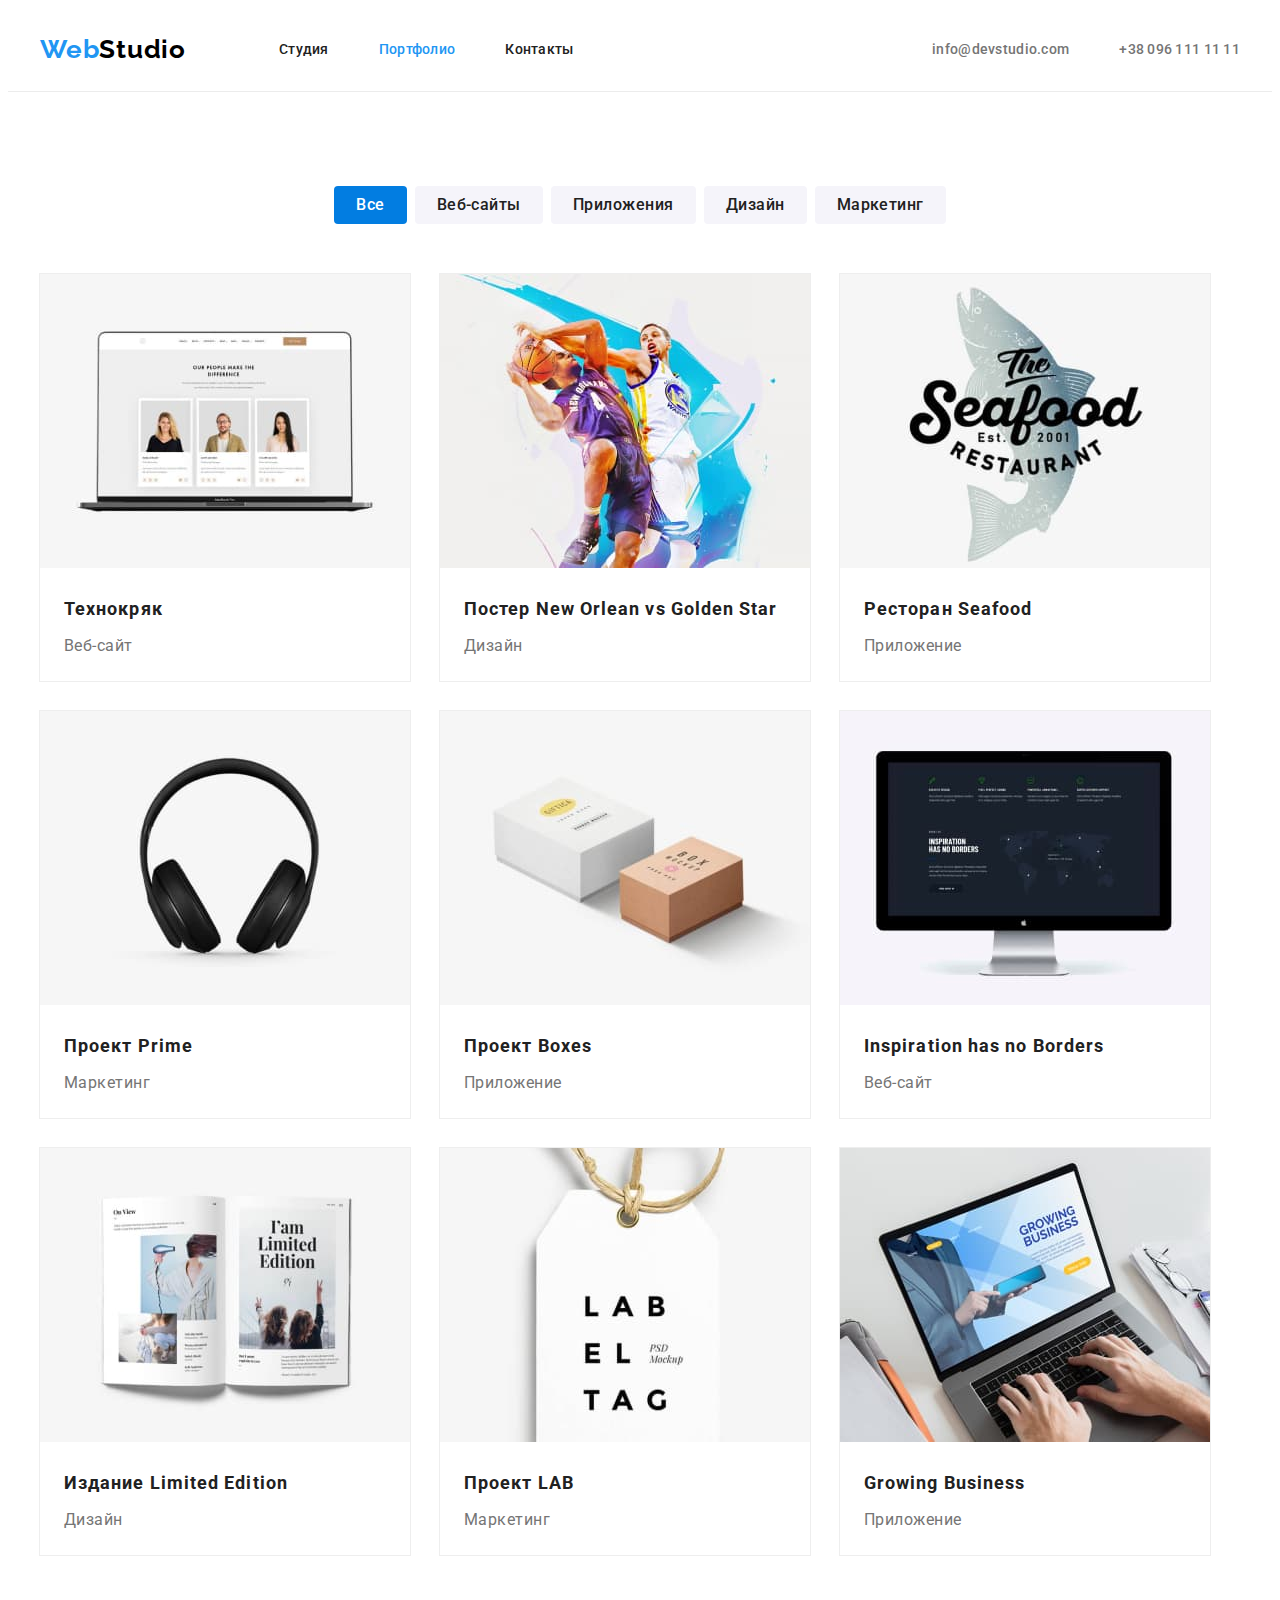
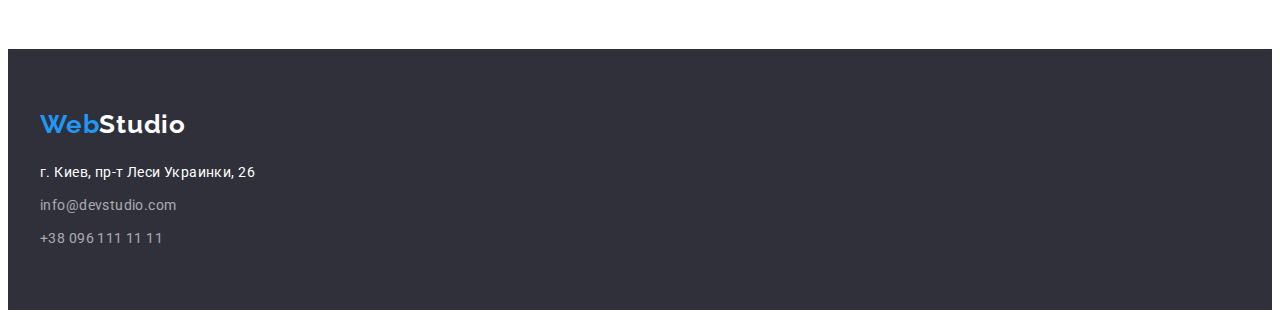
==== portfolio.html @ 7fd4f975 "Initial commit" ====
<!DOCTYPE html>
<html lang="ru">
  <head>
    <meta charset="UTF-8" />
    <meta http-equiv="X-UA-Compatible" content="IE=edge" />
    <meta name="viewport" content="width=device-width, initial-scale=1.0" />
    <title>Портфолио</title>

    <!-- Fonts -->
    <link rel="preconnect" href="https://fonts.googleapis.com" />
    <link rel="preconnect" href="https://fonts.gstatic.com" crossorigin />
    <link
      href="https://fonts.googleapis.com/css2?family=Raleway:wght@700&family=Roboto:wght@400;500;700;900&display=swap"
      rel="stylesheet"
    />

    <!-- Normalize -->
    <link
      rel="stylesheet"
      href="https://cdnjs.cloudflare.com/ajax/libs/modern-normalize/1.1.0/modern-normalize.min.css"
      integrity="sha512-wpPYUAdjBVSE4KJnH1VR1HeZfpl1ub8YT/NKx4PuQ5NmX2tKuGu6U/JRp5y+Y8XG2tV+wKQpNHVUX03MfMFn9Q=="
      crossorigin="anonymous"
      referrerpolicy="no-referrer"
    />

    <link rel="stylesheet" href="./CSS/style.css" />
  </head>
  <body>
    <header class="header">
      <div class="header-container container">
        <a href="" class="logo link"
          ><span class="logo-accent">Web</span><span class="logo-dark">Studio</span></a
        >
        <nav class="header-nav">
          <ul class="header-nav-list list">
            <li>
              <a class="header-link link" href="index.html">Студия</a>
            </li>
            <li class="header-nav-item">
              <a class="header-link-current link" href="portfolio.html">Портфолио</a>
            </li>
            <li class="header-nav-item">
              <a class="header-link link" href="">Контакты</a>
            </li>
          </ul>
        </nav>
        <ul class="header-addr list">
          <li>
            <a href="mailto:info@devstudio.com" class="header-addr-link header-link link"
              >info@devstudio.com</a
            >
          </li>
          <li>
            <a href="tel:+380961111111" class="header-addr-link header-link link"
              >+38 096 111 11 11</a
            >
          </li>
        </ul>
      </div>
    </header>
    <main>
      <section class="portf">
        <div class="container">
          <!-- Filters -->
          <ul class="filter-list list">
            <li>
              <button type="button" class="filter-btn-current filter-btn">Все</button>
            </li>
            <li>
              <button type="button" class="filter-btn">Веб-сайты</button>
            </li>
            <li>
              <button type="button" class="filter-btn">Приложения</button>
            </li>
            <li>
              <button type="button" class="filter-btn">Дизайн</button>
            </li>
            <li>
              <button type="button" class="filter-btn">Маркетинг</button>
            </li>
          </ul>
          <!-- Portfolio -->
          <ul class="portf-list list">
            <li class="portf-item">
              <a href="" class="portf-link link">
                <img src="images/technokriak.jpeg" alt="Технокряк" width="370" />
                <div class="portf-subitem">
                  <h3 class="portf-subitem-head">Технокряк</h3>
                  <p class="portf-subitem-txt">Веб-сайт</p>
                </div>
              </a>
            </li>
            <li class="portf-item">
              <a href="" class="portfolio-link link">
                <img src="images/poster.jpeg" alt="Постер New Orlean vs Golden Star" width="370" />
                <div class="portf-subitem">
                  <h3 class="portf-subitem-head">Постер New Orlean vs Golden Star</h3>
                  <p class="portf-subitem-txt">Дизайн</p>
                </div>
              </a>
            </li>
            <li class="portf-item">
              <a href="" class="portfolio-link link">
                <img src="images/seafood.jpeg" alt="Ресторан Seafood" width="370" />
                <div class="portf-subitem">
                  <h3 class="portf-subitem-head">Ресторан Seafood</h3>
                  <p class="portf-subitem-txt">Приложение</p>
                </div>
              </a>
            </li>
            <li class="portf-item">
              <a href="" class="portfolio-link link">
                <img src="images/prime.jpeg" alt="Проект Prime" width="370" />
                <div class="portf-subitem">
                  <h3 class="portf-subitem-head">Проект Prime</h3>
                  <p class="portf-subitem-txt">Маркетинг</p>
                </div>
              </a>
            </li>
            <li class="portf-item">
              <a href="" class="portfolio-link link">
                <img src="images/boxes.jpeg" alt="Проект Boxes" width="370" />
                <div class="portf-subitem">
                  <h3 class="portf-subitem-head">Проект Boxes</h3>
                  <p class="portf-subitem-txt">Приложение</p>
                </div>
              </a>
            </li>
            <li class="portf-item">
              <a href="" class="portfolio-link link">
                <img
                  src="images/inspiration-has-no-borders.jpeg"
                  alt="Inspiration has no Borders"
                  width="370"
                />
                <div class="portf-subitem">
                  <h3 class="portf-subitem-head">Inspiration has no Borders</h3>
                  <p class="portf-subitem-txt">Веб-сайт</p>
                </div>
              </a>
            </li>
            <li class="portf-item">
              <a href="" class="portfolio-link link">
                <img src="images/limited-edition.jpeg" alt="Издание Limited Edition" width="370" />
                <div class="portf-subitem">
                  <h3 class="portf-subitem-head">Издание Limited Edition</h3>
                  <p class="portf-subitem-txt">Дизайн</p>
                </div>
              </a>
            </li>
            <li class="portf-item">
              <a href="" class="portfolio-link link">
                <img src="images/lab.jpeg" alt="Проект LAB" width="370" />
                <div class="portf-subitem">
                  <h3 class="portf-subitem-head">Проект LAB</h3>
                  <p class="portf-subitem-txt">Маркетинг</p>
                </div>
              </a>
            </li>
            <li class="portf-item">
              <a href="" class="portfolio-link link">
                <img src="images/growing-business.jpeg" alt="Growing Business" width="370" />
                <div class="portf-subitem">
                  <h3 class="portf-subitem-head">Growing Business</h3>
                  <p class="portf-subitem-txt">Приложение</p>
                </div>
              </a>
            </li>
          </ul>
        </div>
      </section>
    </main>
    <!-- Footer -->
    <footer class="foot">
      <div class="container">
        <a href="" class="logo link"
          ><span class="logo-accent">Web</span><span class="logo-light">Studio</span></a
        >
        <address class="addr-cont">
          <ul class="foot-addr-list list">
            <li class="foot-addr-txt">г. Киев, пр-т Леси Украинки, 26</li>
            <li>
              <a href="mailto:info@devstudio.com" class="footer-link foot-addr-txt link"
                >info@devstudio.com</a
              >
            </li>
            <li>
              <a href="tel:+380961111111" class="footer-link foot-addr-txt link"
                >+38 096 111 11 11</a
              >
            </li>
          </ul>
        </address>
      </div>
    </footer>
  </body>
</html>
---- CSS/style.css ----
:root {
  /*-- Аonts --*/

  --main-font: 'Roboto', sans-serif;
  --secondary-font: 'Ralewey', sans-serif;


  /*-- Сolors --*/

  --col-212121: rgb(33, 33, 33);
  --col-ffffff: rgb(255, 255, 255);
  --col-ffffff60: rgba(255, 255, 255, 0.6);
  --col-757575: rgb(117, 117, 117);
  --col-eeeeee: rgb(238, 238, 238);
  --col-accent: rgb(33, 150, 243);
  --col-f5f4fa: rgb(245, 244, 250);
  --col-000000: rgb(0, 0, 0);
  --col-2f303a: rgb(47, 48, 58);
  --col-ececec: rgb(236, 236, 236);
  --col-hover: rgb(2, 125, 225);
}

/*-- Base styles --*/

body {
  font-family: var(--main-font);
  font-style: normal;
  font-weight: 400;
  font-size: 14px;
  color: var(--col-212121);
}

.container {
   width: 1200px; 
   padding-left: 15px;
   padding-right: 15px;
   margin-left: auto;
   margin-right: auto;

   /* outline: 2px solid red;
   outline-offset: -2px; */
}


/*-- Reset --*/
h1, h2, h3, h4, h5, h6, p {
  margin: 0;
}

.link {
  text-decoration: none;
}

.list {
  list-style: none;
  padding: 0;
  margin: 0;
}


/*-- Header --*/
.header {
  border-bottom: 1px solid var(--col-ececec);
}

.header-container {
  display: flex;
  align-items: center;
}

.logo {
  font-family: Raleway;
  font-size: 26px;
  font-weight: 700;
  line-height: calc(31 /26);
  letter-spacing: 0.03em;
  margin-right: 93px;
}

.logo-accent {
  color: var(--col-accent);
}

.logo-dark {
  color: var(--col-000000);
}

.header-nav {
  margin-right: auto;
}

.header-nav-list {
  display: flex;
  gap: 50px;
}

.header-link {
  font-weight: 500;
  line-height: calc(16 / 12);
  letter-spacing: 0.02em;
  color: var(--col-212121);
  display: inline-block;
  padding-top: 32px;
  padding-bottom: 32px;
}

.header-link-current {
  font-weight: 500;
  line-height: calc(16 / 12);
  letter-spacing: 0.02em;
  color: var(--col-accent);
  display: inline-block;
  padding-top: 32px;
  padding-bottom: 32px;
}

.header-link:hover,
.header-link:focus {
  color: var(--col-accent);
}

.header-addr {
  display: flex;
  gap: 50px;
}

.header-addr-link {
  color: var(--col-757575);
}

/*-- Filters --*/
.filter-list {
  display: flex;
  gap: 8px;
  justify-content: center;
  margin-bottom: 50px;
}

.filter-btn {
  font-family: inherit;
  font-size: 16px;
  font-weight: 500;
  line-height: calc(26 / 16);
  letter-spacing: 0.03em;
  text-align: center;
  cursor: pointer;
  background-color: var(--col-f5f4fa);
  color: var(--col-212121);
  border-radius: 4px;
  border: 0;
  padding: 6px 22px;
}

.filter-btn:hover,
.filter-btn:focus {
  background-color: var(--col-hover);
  color: var(--col-ffffff);
}

.filter-btn-current {
    background-color: var(--col-hover);
    color: var(--col-ffffff);
}


/*-- Footer --*/

.foot {
  background-color: var(--col-2f303a);
  padding: 60px 0 60px;
}

.logo-light {
  color: var(--col-ffffff);
}

.addr-cont {
  padding-top: 20px;
  padding-left: 0;
}

.foot-addr-list {
  display: flex;
  flex-direction: column;
  gap: 9px;
}

.foot-addr-txt {
  color: var(--col-ffffff);
  font-size: 14px;
  font-style: normal;
  font-weight: 400;
  line-height: calc(24 / 14);
  letter-spacing: 0.03em;
}

.footer-link {
  color: var(--col-ffffff60);
}

.footer-link:hover,
.footer-link:focus {
  color: var(--col-accent);
}


/*-- Portfolio --*/

.portf {
  padding-top: 94px;
  padding-bottom: 94px;
}

.portf-list{
  display: flex;
  flex-wrap: wrap;
  gap: 30px;
}

.portf-item {
  background-color: var(--col-ffffff);
  outline: 1px solid var(--col-eeeeee);
}

.portf-subitem {
  padding: 20px 24px;
}

.portf-subitem-head {
  font-size: 18px;
  font-weight: 700;
  line-height: calc(36 /18);
  letter-spacing: 0.06em;
  margin-bottom: 4px;
  color: var(--col-212121);
}

.portf-subitem-txt {
  font-size: 16px;
  font-weight: 400;
  line-height: calc(30 / 16);
  letter-spacing: 0.03em;
  color: var(--col-757575);
}

.portf-link:visited {
  color: var(--col-212121);
}


/*-- Main message --*/

.main-mes {
  background-color: var(--col-2f303a);
  padding: 200px 0 200px;
}

.main-mes-cont {
  display: flex;
  flex-direction: column;
  align-items: center;
  justify-content: center;
  gap: 30px;
}

.main-mes-txt {
  font-size: 44px;
  font-weight: 900;
  line-height: calc(60 / 44);
  letter-spacing: 0.06em;
  text-align: center;
  text-transform: uppercase;
  color: var(--col-ffffff);
}

.main-mes-btn {
  font-family: inherit;
  font-size: 16px;
  font-weight: 700;
  line-height: calc(30 / 16);
  letter-spacing: 0.06em;
  text-align: center;
  cursor: pointer;
  background-color: var(--col-accent);
  color: var(--col-ffffff);
  min-width: 200px;
  min-height: 50px;
  box-shadow: 0px 4px 4px rgba(0, 0, 0, 0.15);
  border-radius: 4px;
  border: 0;
}


/*-- Features --*/

.feat {
  padding: 94px 0 94px;
}

.feat-list {
  display: flex;
  gap: 30px;
}

.feat-item {
  min-width: 270px;
}

.feat-head-txt {
  font-size: 14px;
  font-weight: 700;
  line-height: calc(16 / 14);
  letter-spacing: 0.03em;
  text-transform: uppercase;
  color: var(--col-212121);
  margin-bottom: 10px;
}

.feat-txt {
  font-size: 14px;
  font-weight: 400;
  line-height: calc(24 / 14);
  letter-spacing: 0.03em;
  color: var(--col-757575);
}


/*-- What we do --*/

.whwedo {
  padding: 0 0 94px;
}

.whwedo-head-txt {
  font-size: 36px;
  font-weight: 700;
  line-height: calc(42 / 36);
  letter-spacing: 0.03em;
  text-align: center;
  color: var(--col-212121);
  margin-bottom: 50px;
}

.whwedo-list {
  display: flex;
  gap: 30px;
}


/*-- Our team --*/

.ourt {
  background-color: var(--col-f5f4fa);
  line-height: calc(19 / 16);
  letter-spacing: 0.03em;
  text-align: center;
  padding: 94px 0 94px;
}

.ourt-list {
  display: flex;
  gap: 30px;
}

.ourt-item {
  background-color: var(--col-ffffff);
  border-radius: 0 0 4px 4px;
  box-shadow: 0px 2px 1px 0px #00000033;
  box-shadow: 0px 1px 1px 0px #00000024;
  box-shadow: 0px 1px 3px 0px #0000001F;
}

.ourt-subitem {
  display: flex;
  flex-direction: column;
  gap: 10px;
  padding-top: 30px;
  padding-bottom: 30px;
}

.ourt-head-txt {
  font-size: 16px;
  font-weight: 500;
  color: var(--col-212121);
}

.ourt-txt {
  font-size: 16px;
  font-weight: 400;
  color: var(--col-757575);
}
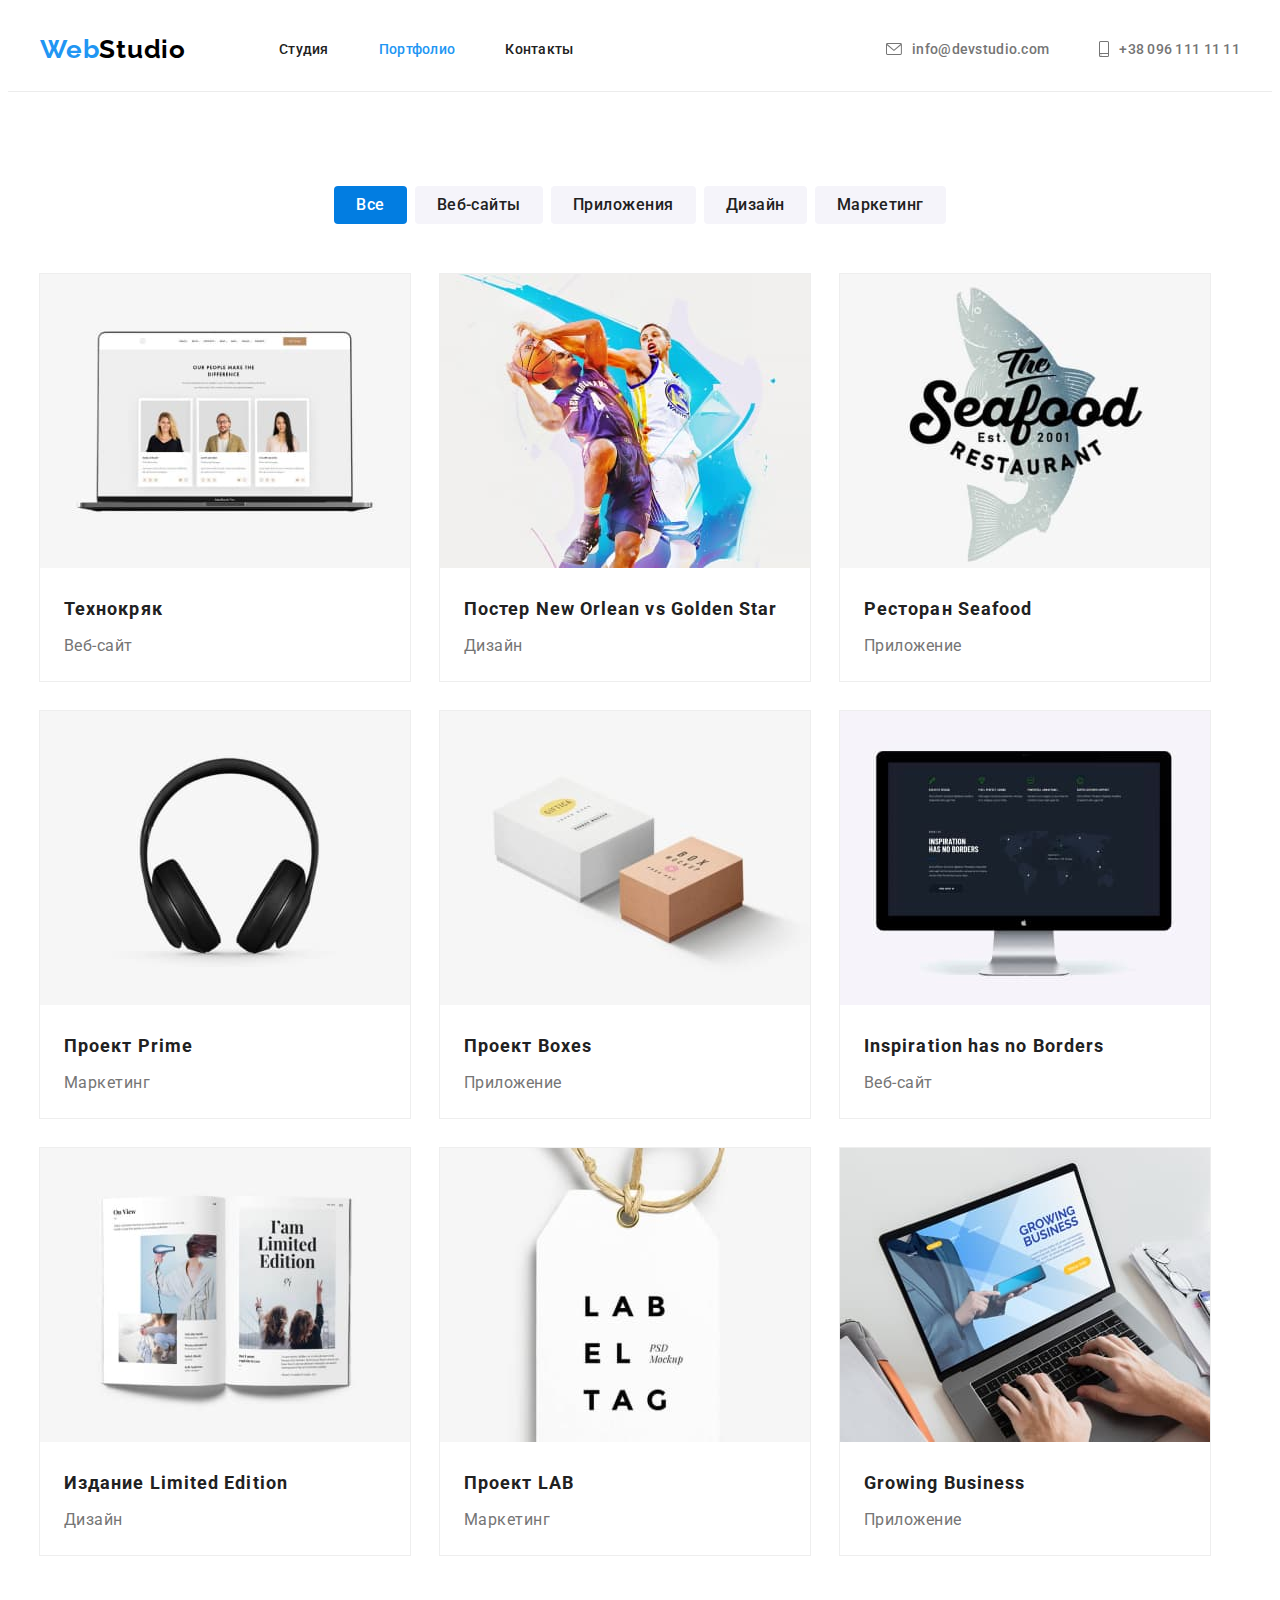
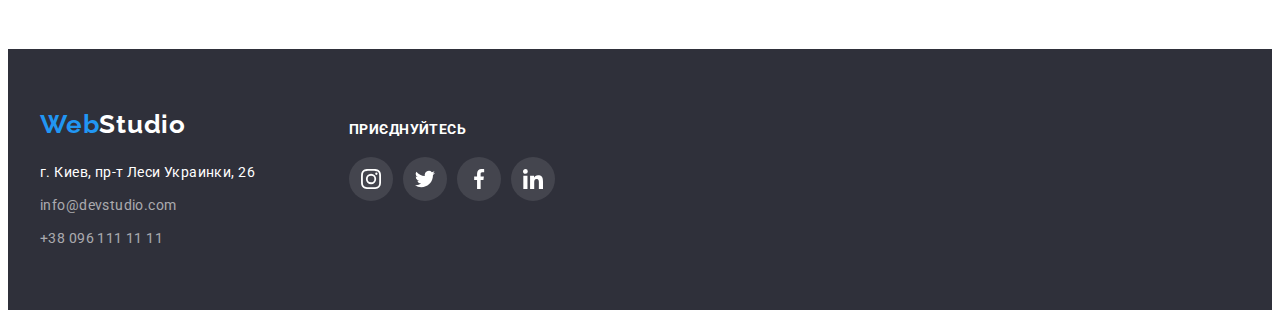
==== commit 5e91ce07: "upd" ====
--- a/portfolio.html
+++ b/portfolio.html
@@ -46,20 +46,26 @@
         </nav>
         <ul class="header-addr list">
           <li>
-            <a href="mailto:info@devstudio.com" class="header-addr-link header-link link"
-              >info@devstudio.com</a
-            >
+            <a href="mailto:info@devstudio.com" class="header-addr-link header-link link">
+              <svg width="16" height="12">
+                <use href="./images/icons.svg#envelope"></use>
+              </svg>
+              info@devstudio.com
+            </a>
           </li>
           <li>
-            <a href="tel:+380961111111" class="header-addr-link header-link link"
-              >+38 096 111 11 11</a
-            >
+            <a href="tel:+380961111111" class="header-addr-link header-link link">
+              <svg class="contact-icon" width="10" height="16">
+                <use href="./images/icons.svg#smartphone"></use>
+              </svg>
+              +38 096 111 11 11
+            </a>
           </li>
         </ul>
       </div>
     </header>
     <main>
-      <section class="portf">
+      <section class="sect-padd-vert">
         <div class="container">
           <!-- Filters -->
           <ul class="filter-list list">
@@ -172,25 +178,81 @@
     </main>
     <!-- Footer -->
     <footer class="foot">
-      <div class="container">
-        <a href="" class="logo link"
-          ><span class="logo-accent">Web</span><span class="logo-light">Studio</span></a
-        >
-        <address class="addr-cont">
-          <ul class="foot-addr-list list">
-            <li class="foot-addr-txt">г. Киев, пр-т Леси Украинки, 26</li>
-            <li>
-              <a href="mailto:info@devstudio.com" class="footer-link foot-addr-txt link"
-                >info@devstudio.com</a
+      <div class="footer container">
+        <div>
+          <a href="" class="logo link"
+            ><span class="logo-accent">Web</span><span class="logo-light">Studio</span></a
+          >
+          <address class="addr-cont">
+            <ul class="foot-addr-list list">
+              <li class="foot-addr-txt">г. Киев, пр-т Леси Украинки, 26</li>
+              <li>
+                <a href="mailto:info@devstudio.com" class="footer-link foot-addr-txt link"
+                  >info@devstudio.com</a
+                >
+              </li>
+              <li>
+                <a href="tel:+380961111111" class="footer-link foot-addr-txt link"
+                  >+38 096 111 11 11</a
+                >
+              </li>
+            </ul>
+          </address>
+        </div>
+        <div class="social-footer">
+          <h3 class="foot-head-txt">Приєднуйтесь</h3>
+          <ul class="social-list list">
+            <li class="social-item">
+              <a
+                href=""
+                class="foot-social-link link"
+                target="_blank"
+                rel="noopener noreferrer"
+                aria-label="instagram"
               >
-            </li>
-            <li>
-              <a href="tel:+380961111111" class="footer-link foot-addr-txt link"
-                >+38 096 111 11 11</a
-              >
-            </li>
-          </ul>
-        </address>
+                <svg width="20" height="20">
+                  <use href="./images/icons.svg#instagram"></use>
+                </svg>
+              </a>
+            </li>
+            <li class="social-item">
+              <a
+                href=""
+                class="foot-social-link link"
+                target="_blank"
+                rel="noopener noreferrer"
+                aria-label="twitter"
+                ><svg width="20" height="20">
+                  <use href="./images/icons.svg#twitter"></use>
+                </svg>
+              </a>
+            </li>
+            <li class="social-item">
+              <a
+                href=""
+                class="foot-social-link link"
+                target="_blank"
+                rel="noopener noreferrer"
+                aria-label="facebook"
+                ><svg width="20" height="20">
+                  <use href="./images/icons.svg#facebook"></use>
+                </svg>
+              </a>
+            </li>
+            <li class="social-item">
+              <a
+                href=""
+                class="foot-social-link link"
+                target="_blank"
+                rel="noopener noreferrer"
+                aria-label="linkedin"
+                ><svg width="20" height="20">
+                  <use href="./images/icons.svg#linkedin"></use>
+                </svg>
+              </a>
+            </li>
+          </ul>
+        </div>
       </div>
     </footer>
   </body>
--- a/CSS/style.css
+++ b/CSS/style.css
@@ -10,6 +10,7 @@
   --col-212121: rgb(33, 33, 33);
   --col-ffffff: rgb(255, 255, 255);
   --col-ffffff60: rgba(255, 255, 255, 0.6);
+  --col-ffffff10: rgba(255, 255, 255, 0.1);
   --col-757575: rgb(117, 117, 117);
   --col-eeeeee: rgb(238, 238, 238);
   --col-accent: rgb(33, 150, 243);
@@ -18,6 +19,29 @@
   --col-2f303a: rgb(47, 48, 58);
   --col-ececec: rgb(236, 236, 236);
   --col-hover: rgb(2, 125, 225);
+  --col-afb1b8: rgba(175, 177, 184, 1);
+}
+
+/*-- Reset --*/
+
+h1,
+h2,
+h3,
+h4,
+h5,
+h6,
+p {
+  margin: 0;
+}
+
+.link {
+  text-decoration: none;
+}
+
+.list {
+  list-style: none;
+  padding: 0;
+  margin: 0;
 }
 
 /*-- Base styles --*/
@@ -37,24 +61,31 @@
    margin-left: auto;
    margin-right: auto;
 
-   /* outline: 2px solid red;
-   outline-offset: -2px; */
-}
-
-
-/*-- Reset --*/
-h1, h2, h3, h4, h5, h6, p {
-  margin: 0;
-}
-
-.link {
-  text-decoration: none;
-}
-
-.list {
-  list-style: none;
-  padding: 0;
-  margin: 0;
+   /* outline: 1px solid red;
+   outline-offset: -1px; */
+}
+
+.sect-padd-vert {
+  padding: 94px 0 94px;
+}
+
+.sect-padd-bott {
+  padding: 0 0 94px;
+}
+
+.sect-head-txt {
+  font-size: 36px;
+  font-weight: 700;
+  line-height: calc(42 / 36);
+  letter-spacing: 0.03em;
+  text-align: center;
+  color: var(--col-212121);
+  margin-bottom: 50px;
+}
+
+.sect-list {
+  display: flex;
+  gap: 30px;
 }
 
 
@@ -102,6 +133,11 @@
   display: inline-block;
   padding-top: 32px;
   padding-bottom: 32px;
+}
+
+.header-link:hover,
+.header-link:focus {
+  color: var(--col-accent);
 }
 
 .header-link-current {
@@ -114,18 +150,17 @@
   padding-bottom: 32px;
 }
 
-.header-link:hover,
-.header-link:focus {
-  color: var(--col-accent);
-}
-
 .header-addr {
   display: flex;
   gap: 50px;
 }
 
 .header-addr-link {
+  display: flex;
+  gap: 10px;
+  align-items: center;
   color: var(--col-757575);
+  fill: currentColor;
 }
 
 /*-- Filters --*/
@@ -155,6 +190,9 @@
 .filter-btn:focus {
   background-color: var(--col-hover);
   color: var(--col-ffffff);
+  box-shadow: 0px 2px 2px 0px #0000001F;
+  box-shadow: 0px 1px 2px 0px #00000014;
+  box-shadow: 0px 3px 1px 0px #0000001A;
 }
 
 .filter-btn-current {
@@ -168,6 +206,17 @@
 .foot {
   background-color: var(--col-2f303a);
   padding: 60px 0 60px;
+}
+
+.footer {
+  display: flex;
+  gap: 70px;
+  font-family: Roboto;
+  font-size: 14px;
+  font-weight: 700;
+  line-height: calc(16 / 14);
+  letter-spacing: 0.03em;
+  text-align: left;
 }
 
 .logo-light {
@@ -194,6 +243,16 @@
   letter-spacing: 0.03em;
 }
 
+.foot-head-txt {
+    font-size: 14px;
+    font-weight: 700;
+    line-height: calc(16 / 14);
+    letter-spacing: 0.03em;
+    text-transform: uppercase;
+    color: var(--col-ffffff);
+    margin-bottom: 20px;
+}
+
 .footer-link {
   color: var(--col-ffffff60);
 }
@@ -203,6 +262,32 @@
   color: var(--col-accent);
 }
 
+.social-footer {
+  padding-top: 12px;
+  color: var(--col-ffffff);
+}
+
+.marg-ten {
+margin-bottom: 40px;
+}
+
+.foot-social-link {
+  display: flex;
+  align-items: center;
+  justify-content: center;
+  width: 44px;
+  height: 44px;
+  border-radius: 50%;
+  color: var(--col-ffffff);
+  background-color: var(--col-ffffff10);
+  fill: currentColor;
+}
+
+.foot-social-link:hover,
+.foot-social-link:focus {
+  background-color: var(--col-accent);
+}
+
 
 /*-- Portfolio --*/
 
@@ -220,6 +305,10 @@
 .portf-item {
   background-color: var(--col-ffffff);
   outline: 1px solid var(--col-eeeeee);
+}
+
+.portf-item:hover {
+    box-shadow: 2px 2px 8px 0px #888;
 }
 
 .portf-subitem {
@@ -251,10 +340,21 @@
 /*-- Main message --*/
 
 .main-mes {
+  max-width: 1600px;
+  margin-left: auto;
+  margin-right: auto;
   background-color: var(--col-2f303a);
+  background-image: 
+    linear-gradient(
+      red 0px, 
+      rgba(47, 48, 58, 0.4) 0px
+    ),
+    url(../images/main.jpeg);
+  background-repeat: no-repeat;
+  background-position: center, center;
   padding: 200px 0 200px;
 }
-
+ 
 .main-mes-cont {
   display: flex;
   flex-direction: column;
@@ -290,20 +390,31 @@
   border: 0;
 }
 
+.main-mes-btn:hover {
+  background-color: rgba(24, 140, 232, 1);
+}
+
 
 /*-- Features --*/
-
-.feat {
-  padding: 94px 0 94px;
-}
-
-.feat-list {
-  display: flex;
-  gap: 30px;
-}
 
 .feat-item {
   min-width: 270px;
+  color: var(--col-212121);
+
+/*  outline: 1px solid red;
+  outline-offset: -1px;*/
+}
+
+.feat-icon-container {
+  display: flex;
+  align-items: center;
+  justify-content: center;
+  background-color: var(--col-f5f4fa);
+  min-width: 270px;
+  min-height: 120px;
+  margin-bottom: 30px;
+/*  outline: 1px solid red;
+  outline-offset: -1px;*/
 }
 
 .feat-head-txt {
@@ -312,7 +423,8 @@
   line-height: calc(16 / 14);
   letter-spacing: 0.03em;
   text-transform: uppercase;
-  color: var(--col-212121);
+  color: currentColor;
+  /* color: var(--col-212121); */
   margin-bottom: 10px;
 }
 
@@ -327,24 +439,7 @@
 
 /*-- What we do --*/
 
-.whwedo {
-  padding: 0 0 94px;
-}
-
-.whwedo-head-txt {
-  font-size: 36px;
-  font-weight: 700;
-  line-height: calc(42 / 36);
-  letter-spacing: 0.03em;
-  text-align: center;
-  color: var(--col-212121);
-  margin-bottom: 50px;
-}
-
-.whwedo-list {
-  display: flex;
-  gap: 30px;
-}
+
 
 
 /*-- Our team --*/
@@ -388,4 +483,72 @@
   font-size: 16px;
   font-weight: 400;
   color: var(--col-757575);
-}+  margin-bottom: 6px;
+}
+
+
+/*-- Social --*/
+
+.social-list {
+  display: flex;
+  align-items: center;
+  justify-content: center;
+  gap: 10px;
+}
+
+.social-link {
+  display: flex;
+  align-items: center;
+  justify-content: center;
+  width: 44px;
+  height: 44px;
+  border-radius: 50%;
+  color: var(--col-afb1b8);
+  fill: currentColor;
+}
+
+/* .social-icon {
+  fill: currentColor;
+} */
+
+/*-- Hover v2 -- */
+
+.social-link:hover,
+.social-link:focus {
+  color: var(--col-ffffff);
+  background-color: var(--col-accent);
+}
+
+
+/*-- Hover v1 -- */
+
+/* .social-link:hover {
+  background-color: var(--col-accent);
+}
+
+.social-link:hover .social-icon {
+  fill: var(--col-ffffff);
+} */
+
+
+/*-- Regular Customers --*/
+
+.cust-link {
+  display: flex;
+  width: 170px;
+  height: 92px;
+  align-items: center;
+  justify-content: center;
+  border: 1px solid var(--col-afb1b8);
+  color: var(--col-afb1b8);
+}
+
+.cust-link:hover,
+.cust-link:focus {
+  border-color: var(--col-accent);
+  color: var(--col-accent);
+}
+
+.cust-icon {
+  fill: currentColor;
+}
